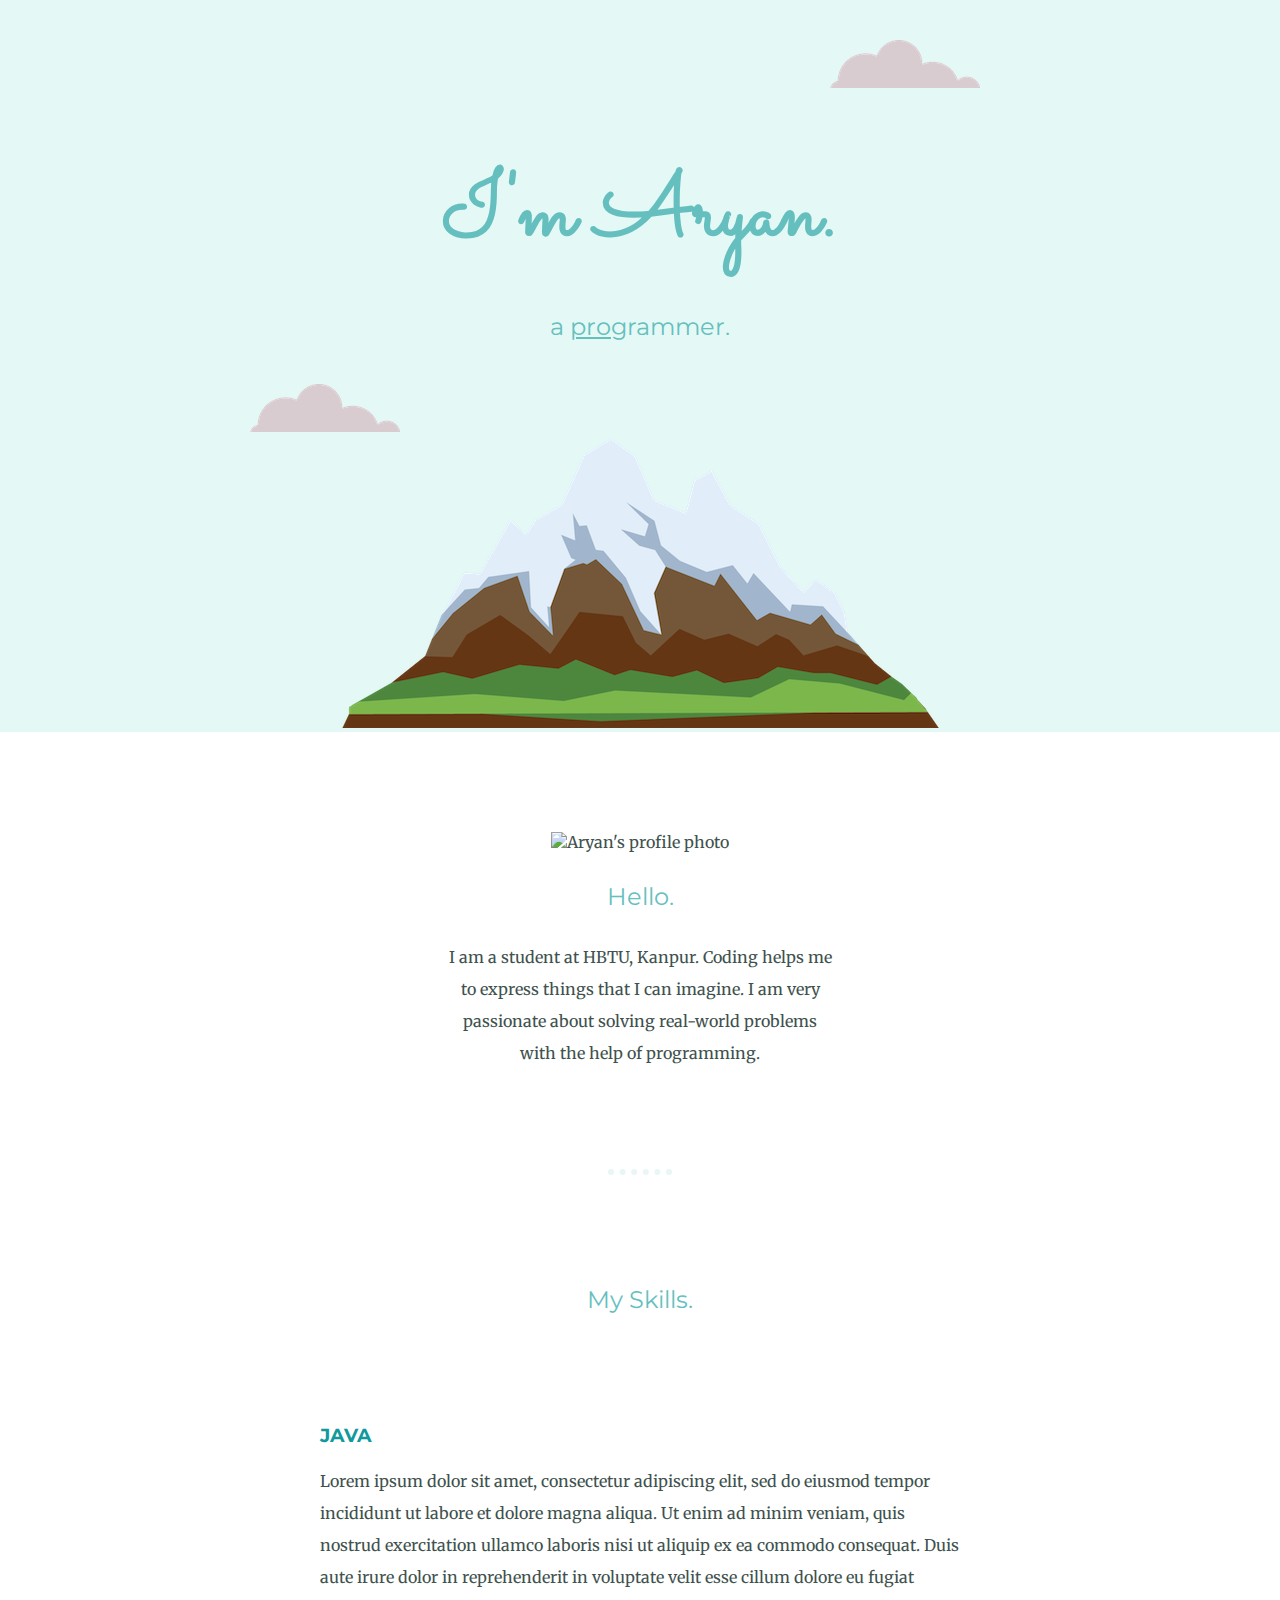
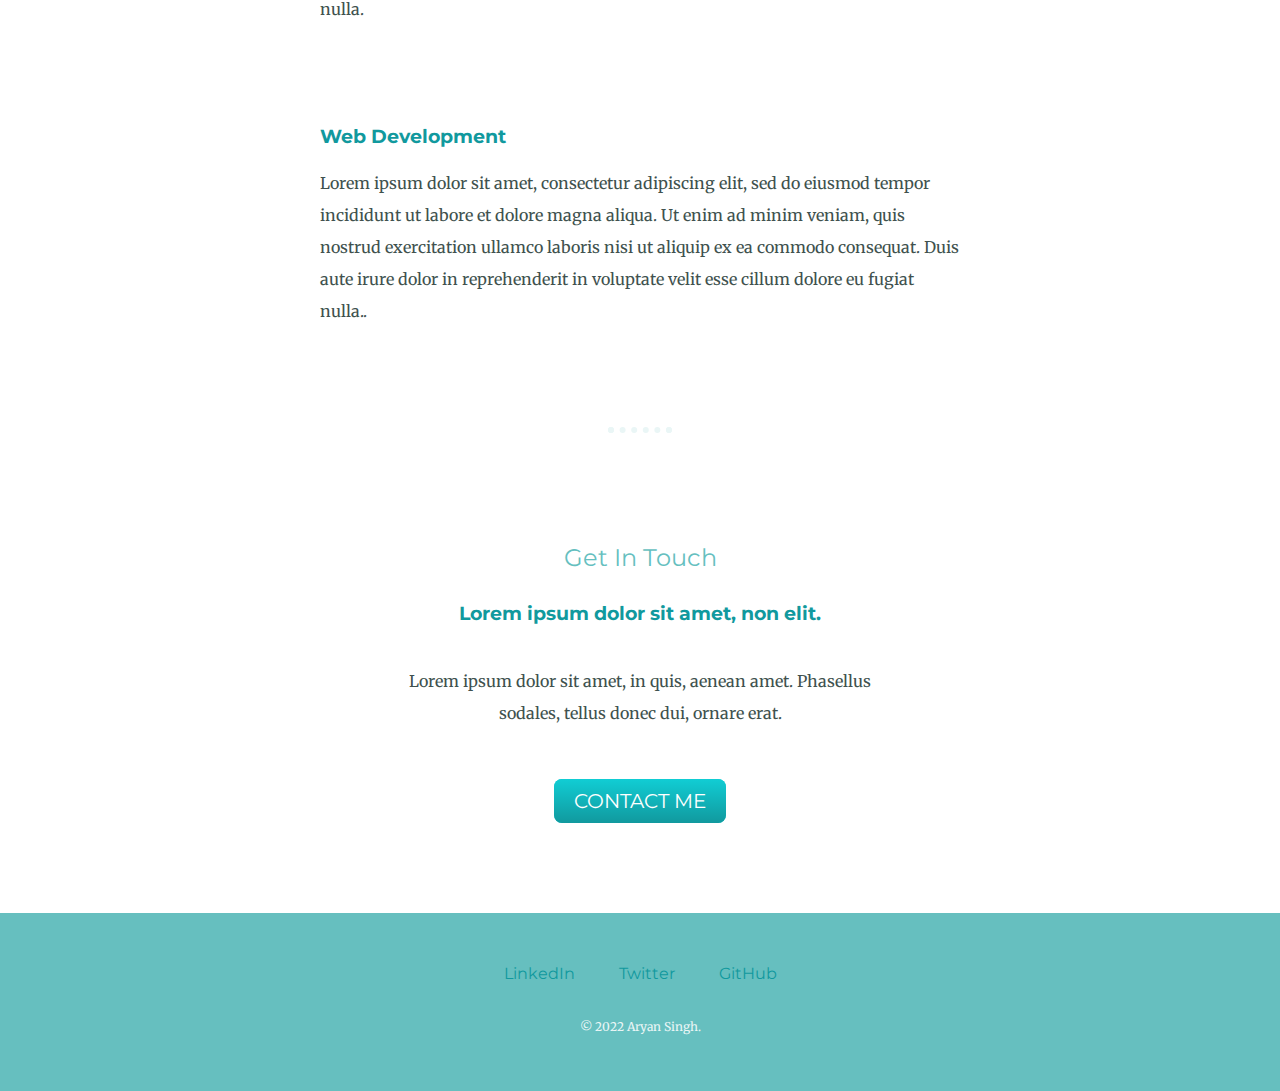
==== Web Development/CSS - My Site/index.html @ fbc1a183 "Finished the final design of my website" ====
<!DOCTYPE html>
<html lang="en" dir="ltr">

<head>
  <meta charset="utf-8">
  <title>Aryan Singh</title>
  <link rel="stylesheet" href="css/styles.css">
  <link rel="apple-touch-icon" sizes="180x180" href="apple-touch-icon.png">
  <link rel="icon" type="image/png" sizes="32x32" href="favicon-32x32.png">
  <link rel="icon" type="image/png" sizes="16x16" href="favicon-16x16.png">
  <link rel="manifest" href="site.webmanifest">
  <link rel="preconnect" href="https://fonts.googleapis.com">
  <link rel="preconnect" href="https://fonts.gstatic.com" crossorigin>
  <link href="https://fonts.googleapis.com/css2?family=Merriweather&family=Montserrat&family=Sacramento&display=swap" rel="stylesheet">
</head>

<body>
  <div class="top-container">
    <img class="top-cloud" src="images/cloud.png" alt="cloud-img">
    <h1 class="name">I'm Aryan.</h1>
    <h2 class="pro">a <span style="text-decoration:underline">pro</span>grammer.</h2>
    <img class="bottom-cloud" src="images/cloud.png" alt="cloud-img">
    <img src="images/mountain.png" alt="mountain-img">
  </div>

  <div class="middle-container">
    <div class="profile">
      <img src="Images\itachi.png" width=12.5% alt="Aryan's profile photo">
      <h2>Hello.</h2>
      <p class="intro">I am a student at HBTU, Kanpur. Coding helps me to express things that I can imagine. I am very passionate about solving real-world problems with the help of programming.</p>

    </div>
    <hr>
    <div class="skills">
      <h2>My Skills.</h2>
      <div class="skill-row">
        <img class="java-logo" src="Images\java-logo.png" alt="">
        <h3>JAVA</h3>
        <p>Lorem ipsum dolor sit amet, consectetur adipiscing elit, sed do eiusmod tempor incididunt ut labore et dolore magna aliqua. Ut enim ad minim veniam, quis nostrud exercitation ullamco laboris nisi ut aliquip ex ea commodo consequat. Duis
          aute irure dolor in reprehenderit in voluptate velit esse cillum dolore eu fugiat nulla.</p>
      </div>
      <div class="skill-row">
        <img class="webd-logo" src="Images\webd-logo.png" alt="">
        <h3>Web Development</h3>
        <p>Lorem ipsum dolor sit amet, consectetur adipiscing elit, sed do eiusmod tempor incididunt ut labore et dolore magna aliqua. Ut enim ad minim veniam, quis nostrud exercitation ullamco laboris nisi ut aliquip ex ea commodo consequat. Duis
          aute irure dolor in reprehenderit in voluptate velit esse cillum dolore eu fugiat nulla..</p>
      </div>
    </div>
    <hr>
    <div class="contact-me">
      <h2>Get In Touch</h2>
      <h3>Lorem ipsum dolor sit amet, non elit.</h3>
      <p class="contact-message">Lorem ipsum dolor sit amet, in quis, aenean amet. Phasellus sodales, tellus donec dui, ornare erat.</p>
      <a class="btn" href="mailto:aryansnh42@gmail.com">CONTACT ME</a>
    </div>
  </div>


  <div class="bottom-container">
    <a class="footer-link" href="https://www.linkedin.com/in/aryan-singh-98a554230/" target="_blank">LinkedIn</a>
    <a class="footer-link" href="https://twitter.com/Singh_Aryan_" target="_blank">Twitter</a>
    <a class="footer-link" href="https://github.com/aryan-42" target="_blank">GitHub</a>
    <p class="copyright">© 2022 Aryan Singh.</p>
  </div>



</body>

</html>
---- Web Development/CSS - My Site/css/styles.css ----
a {
  color: #11999E;
  font-family: "Montserrat", sans-serif;
  margin: 10px 20px;
  text-decoration: none;
}

a:hover{
  color: #EAF6F6;
}

body {
  color: #40514E;
  font-family: 'Merriweather', serif;
  margin: 0;
  text-align: center;
}

.btn {
  background: #11cdd4;
  background-image: -webkit-linear-gradient(top, #11cdd4, #11999e);
  background-image: -moz-linear-gradient(top, #11cdd4, #11999e);
  background-image: -ms-linear-gradient(top, #11cdd4, #11999e);
  background-image: -o-linear-gradient(top, #11cdd4, #11999e);
  background-image: linear-gradient(to bottom, #11cdd4, #11999e);
  -webkit-border-radius: 8;
  -moz-border-radius: 8;
  border-radius: 8px;
  font-family: "Montserrat", sans-serif;
  color: #ffffff;
  font-size: 20px;
  padding: 10px 20px 10px 20px;
  text-decoration: none;
}

.btn:hover {
  background: #30e3cb;
  background-image: -webkit-linear-gradient(top, #30e3cb, #2bc4ad);
  background-image: -moz-linear-gradient(top, #30e3cb, #2bc4ad);
  background-image: -ms-linear-gradient(top, #30e3cb, #2bc4ad);
  background-image: -o-linear-gradient(top, #30e3cb, #2bc4ad);
  background-image: linear-gradient(to bottom, #30e3cb, #2bc4ad);
  text-decoration: none;
}

h1 {
  color: #66BFBF;
  font-family: "Sacramento", sans-serif;
  font-size: 5.625rem;
  margin: 50px auto 0 auto;
}

h2 {
  color: #66BFBF;
  font-family: "Montserrat", sans-serif;
  font-weight: normal;
  padding: 10px;
}

h3 {
  color: #11999E;
  font-family: "Montserrat", sans-serif;
}

hr{
  border: dotted #EAF6F6 6px;
  border-bottom: none;
  width: 4%;
  margin: 100px auto;
}

p{
  line-height: 2;
}

.contact-message{
  width: 40%;
  margin: 40px auto 60px;
}

.intro{
  margin: auto;
  width: 30%;
}

.top-container {
  padding-top: 100px;
  background-color: #E4F9F5;
  position: relative;
}

.middle-container {
  margin: 100px 0;
}

.bottom-container {
  background-color: #66BFBF;
  padding: 50px 0 20px;
}

.top-cloud {
  position: absolute;
  right: 300px;
  top: 40px;
}

.bottom-cloud {
  position: absolute;
  left: 250px;
  bottom: 300px;
}

.copyright{
  color: #EAF6F6;
  font-size: 0.75rem;
  padding: 20px 0;
}

.skill-row{
  margin: 100px auto 100px auto;
  text-align: left;
  width: 50%;
}

.java-logo{
  float: left;
  margin-right: 30px;
  width: 25%;
}

.webd-logo{
  float: right;
  margin-left: 30px;
  width: 25%;
}
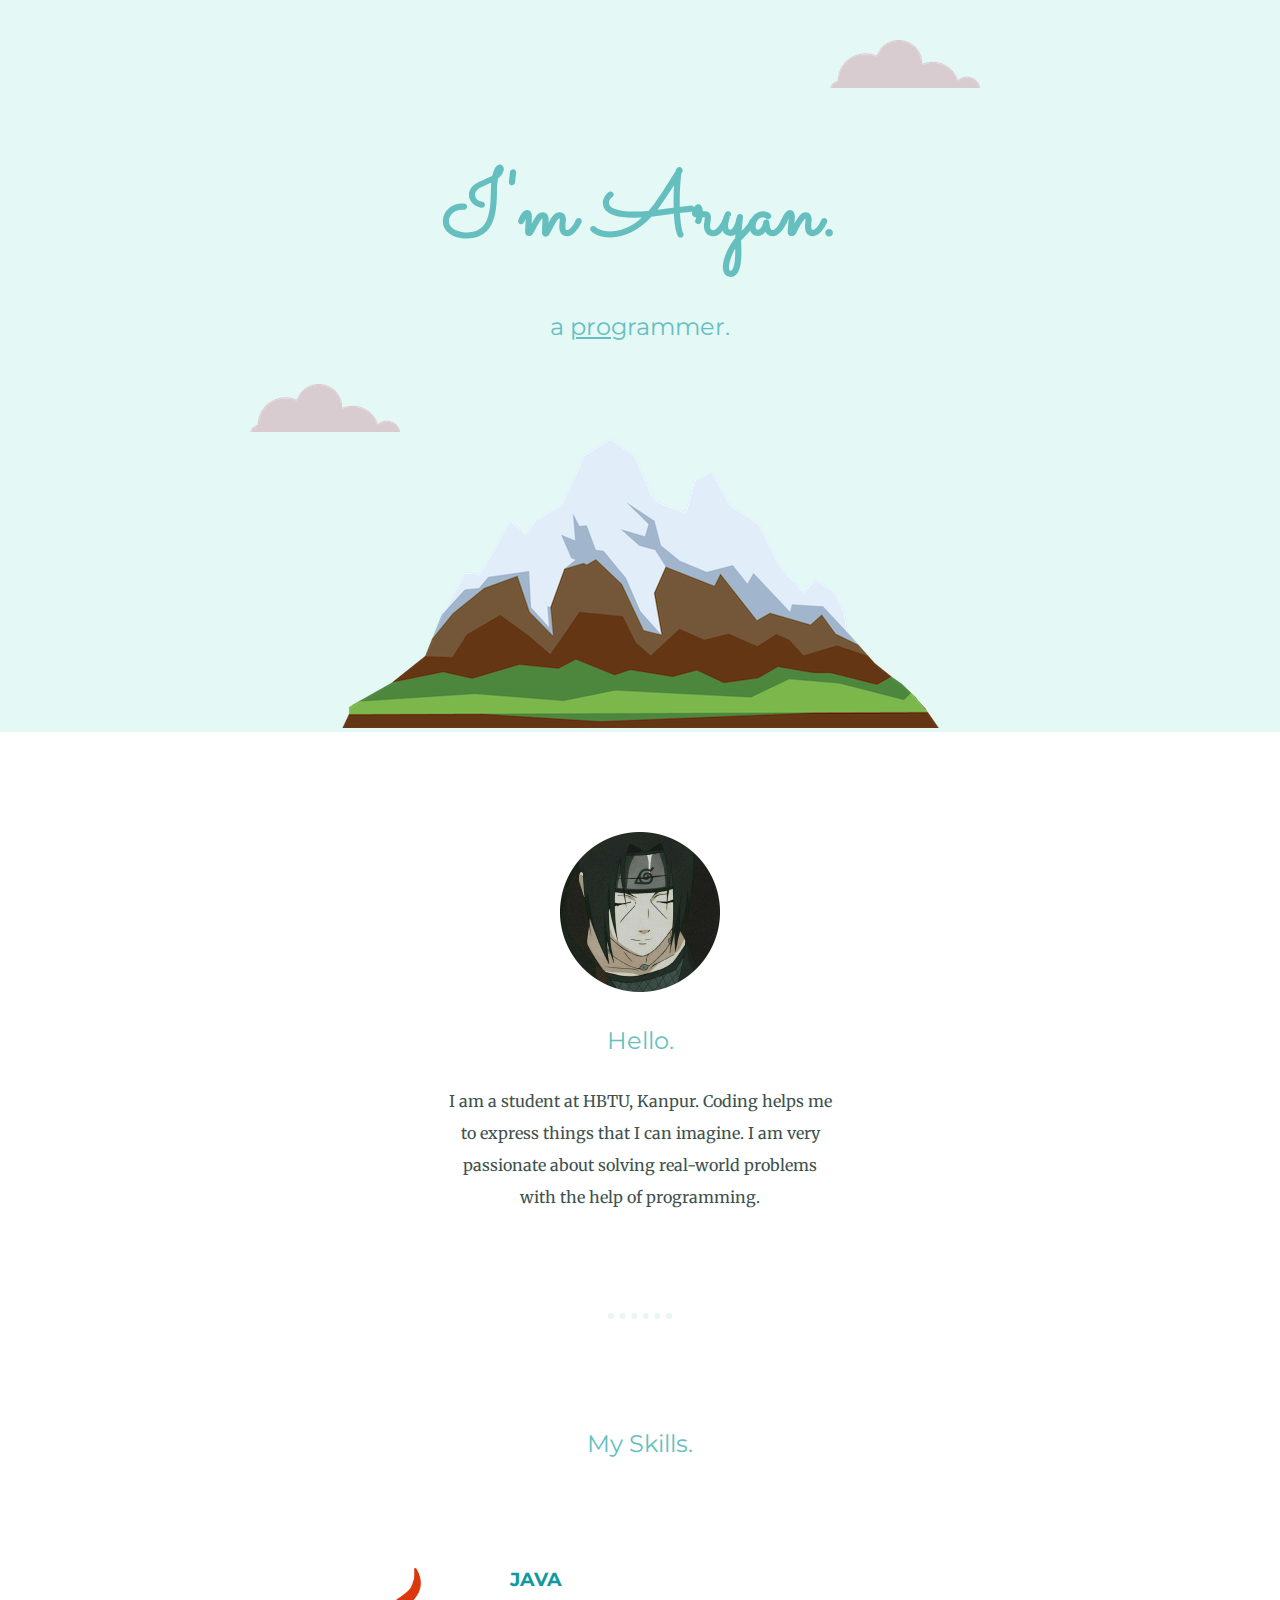
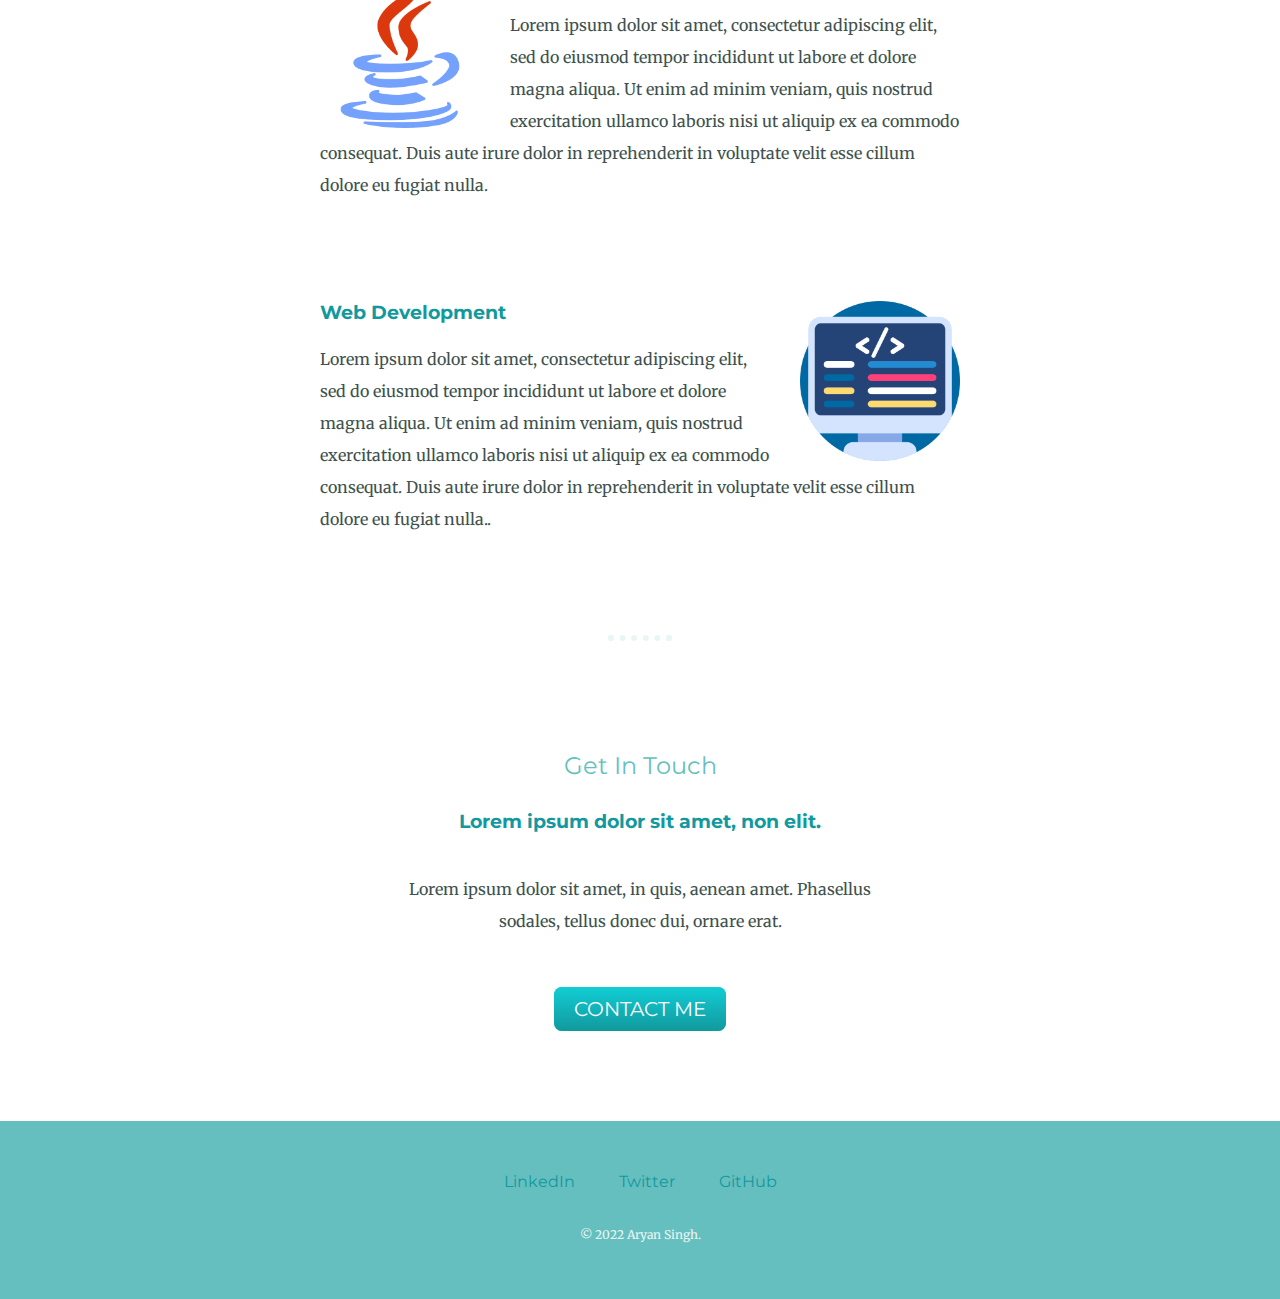
==== commit 2cfd5301: "Corrected images location" ====
--- a/Web Development/CSS - My Site/index.html
+++ b/Web Development/CSS - My Site/index.html
@@ -25,7 +25,7 @@
 
   <div class="middle-container">
     <div class="profile">
-      <img src="Images\itachi.png" width=12.5% alt="Aryan's profile photo">
+      <img src="images\itachi.png" width=12.5% alt="Aryan's profile photo">
       <h2>Hello.</h2>
       <p class="intro">I am a student at HBTU, Kanpur. Coding helps me to express things that I can imagine. I am very passionate about solving real-world problems with the help of programming.</p>
 
@@ -34,13 +34,13 @@
     <div class="skills">
       <h2>My Skills.</h2>
       <div class="skill-row">
-        <img class="java-logo" src="Images\java-logo.png" alt="">
+        <img class="java-logo" src="images\java-logo.png" alt="">
         <h3>JAVA</h3>
         <p>Lorem ipsum dolor sit amet, consectetur adipiscing elit, sed do eiusmod tempor incididunt ut labore et dolore magna aliqua. Ut enim ad minim veniam, quis nostrud exercitation ullamco laboris nisi ut aliquip ex ea commodo consequat. Duis
           aute irure dolor in reprehenderit in voluptate velit esse cillum dolore eu fugiat nulla.</p>
       </div>
       <div class="skill-row">
-        <img class="webd-logo" src="Images\webd-logo.png" alt="">
+        <img class="webd-logo" src="images\webd-logo.png" alt="">
         <h3>Web Development</h3>
         <p>Lorem ipsum dolor sit amet, consectetur adipiscing elit, sed do eiusmod tempor incididunt ut labore et dolore magna aliqua. Ut enim ad minim veniam, quis nostrud exercitation ullamco laboris nisi ut aliquip ex ea commodo consequat. Duis
           aute irure dolor in reprehenderit in voluptate velit esse cillum dolore eu fugiat nulla..</p>
